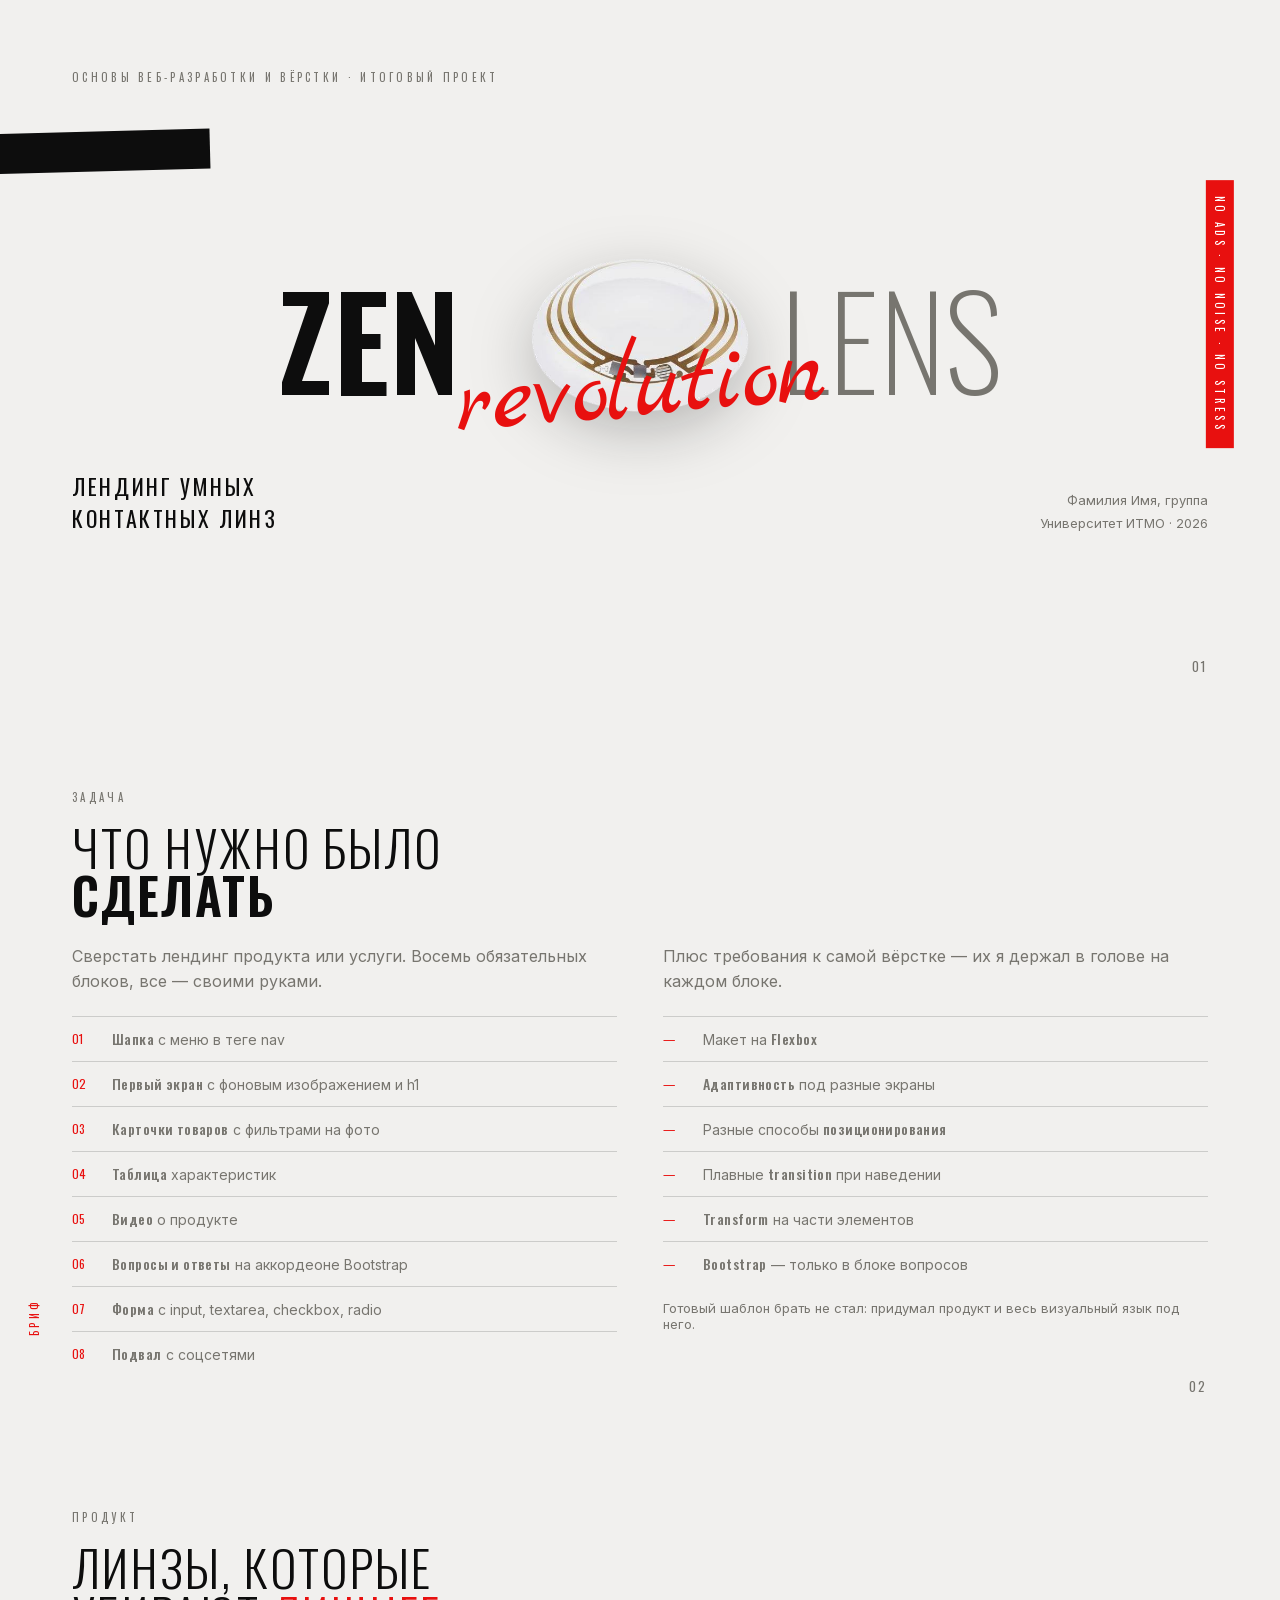
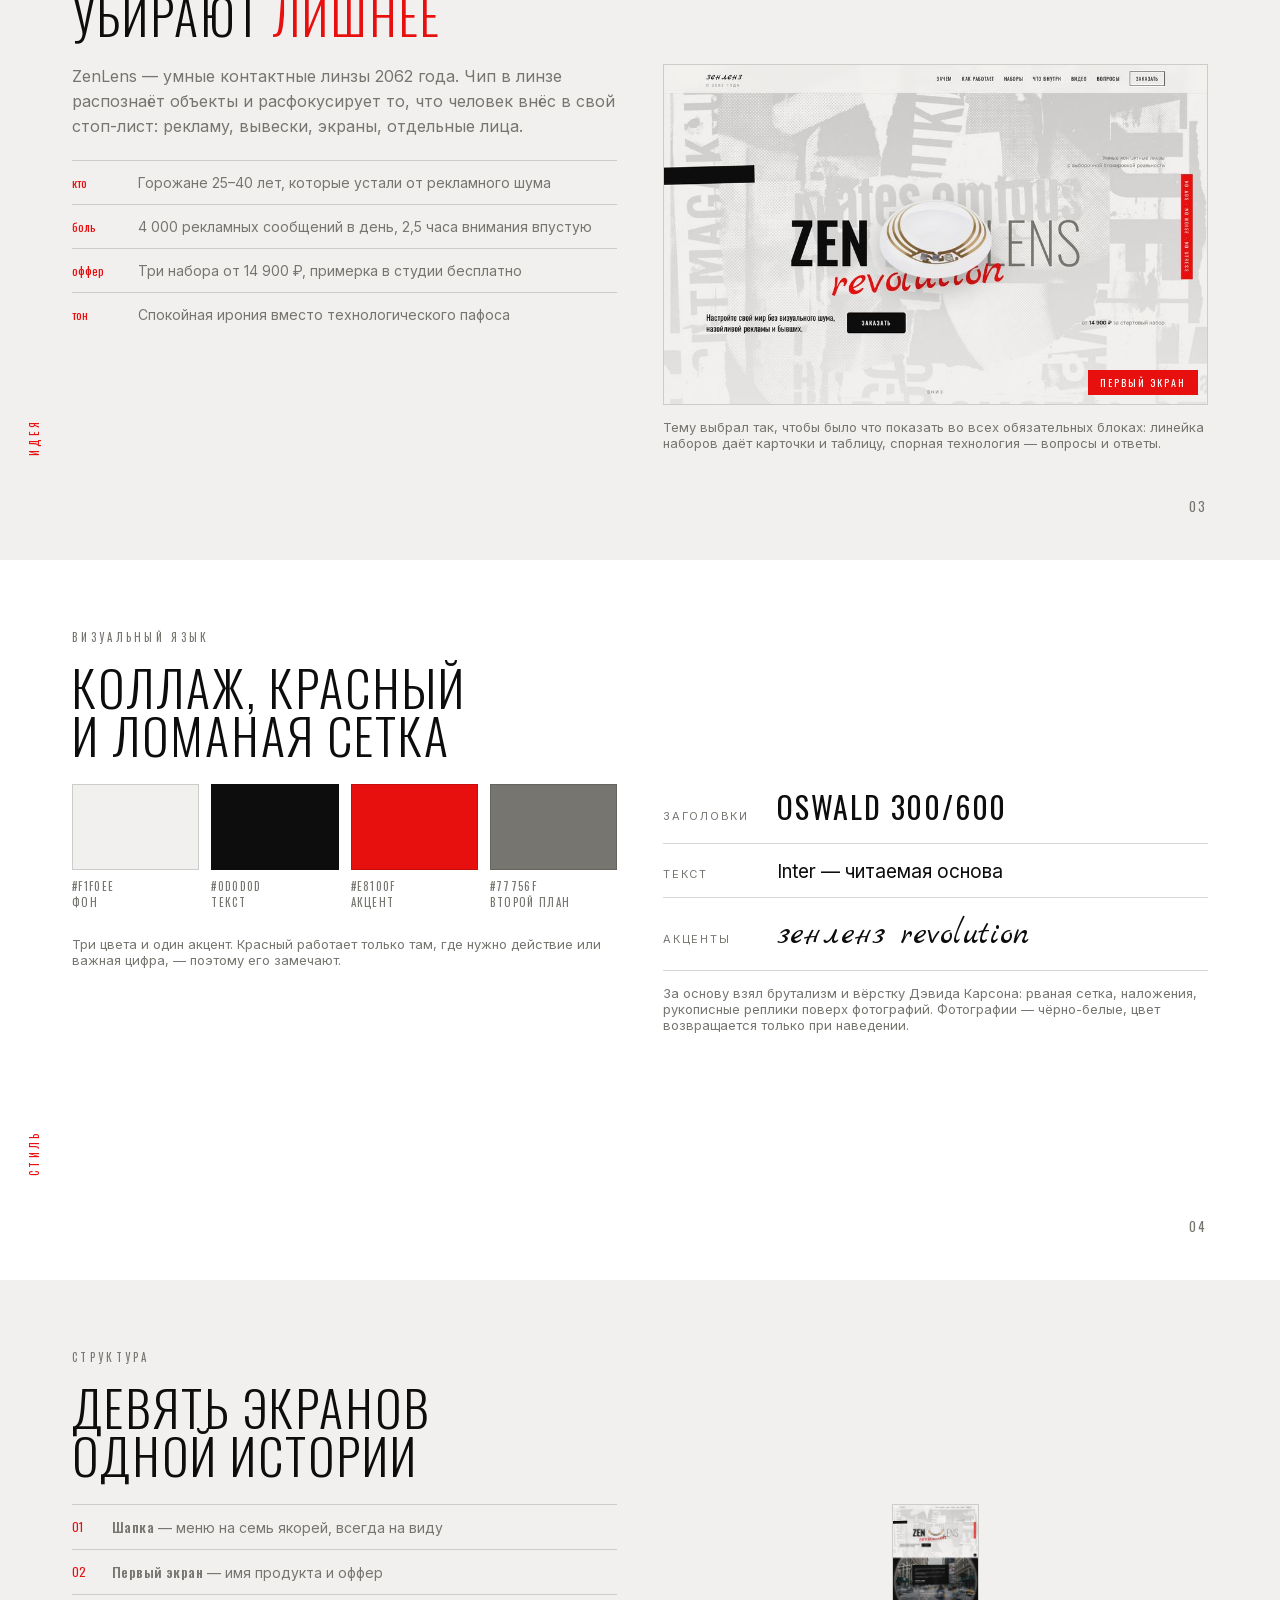
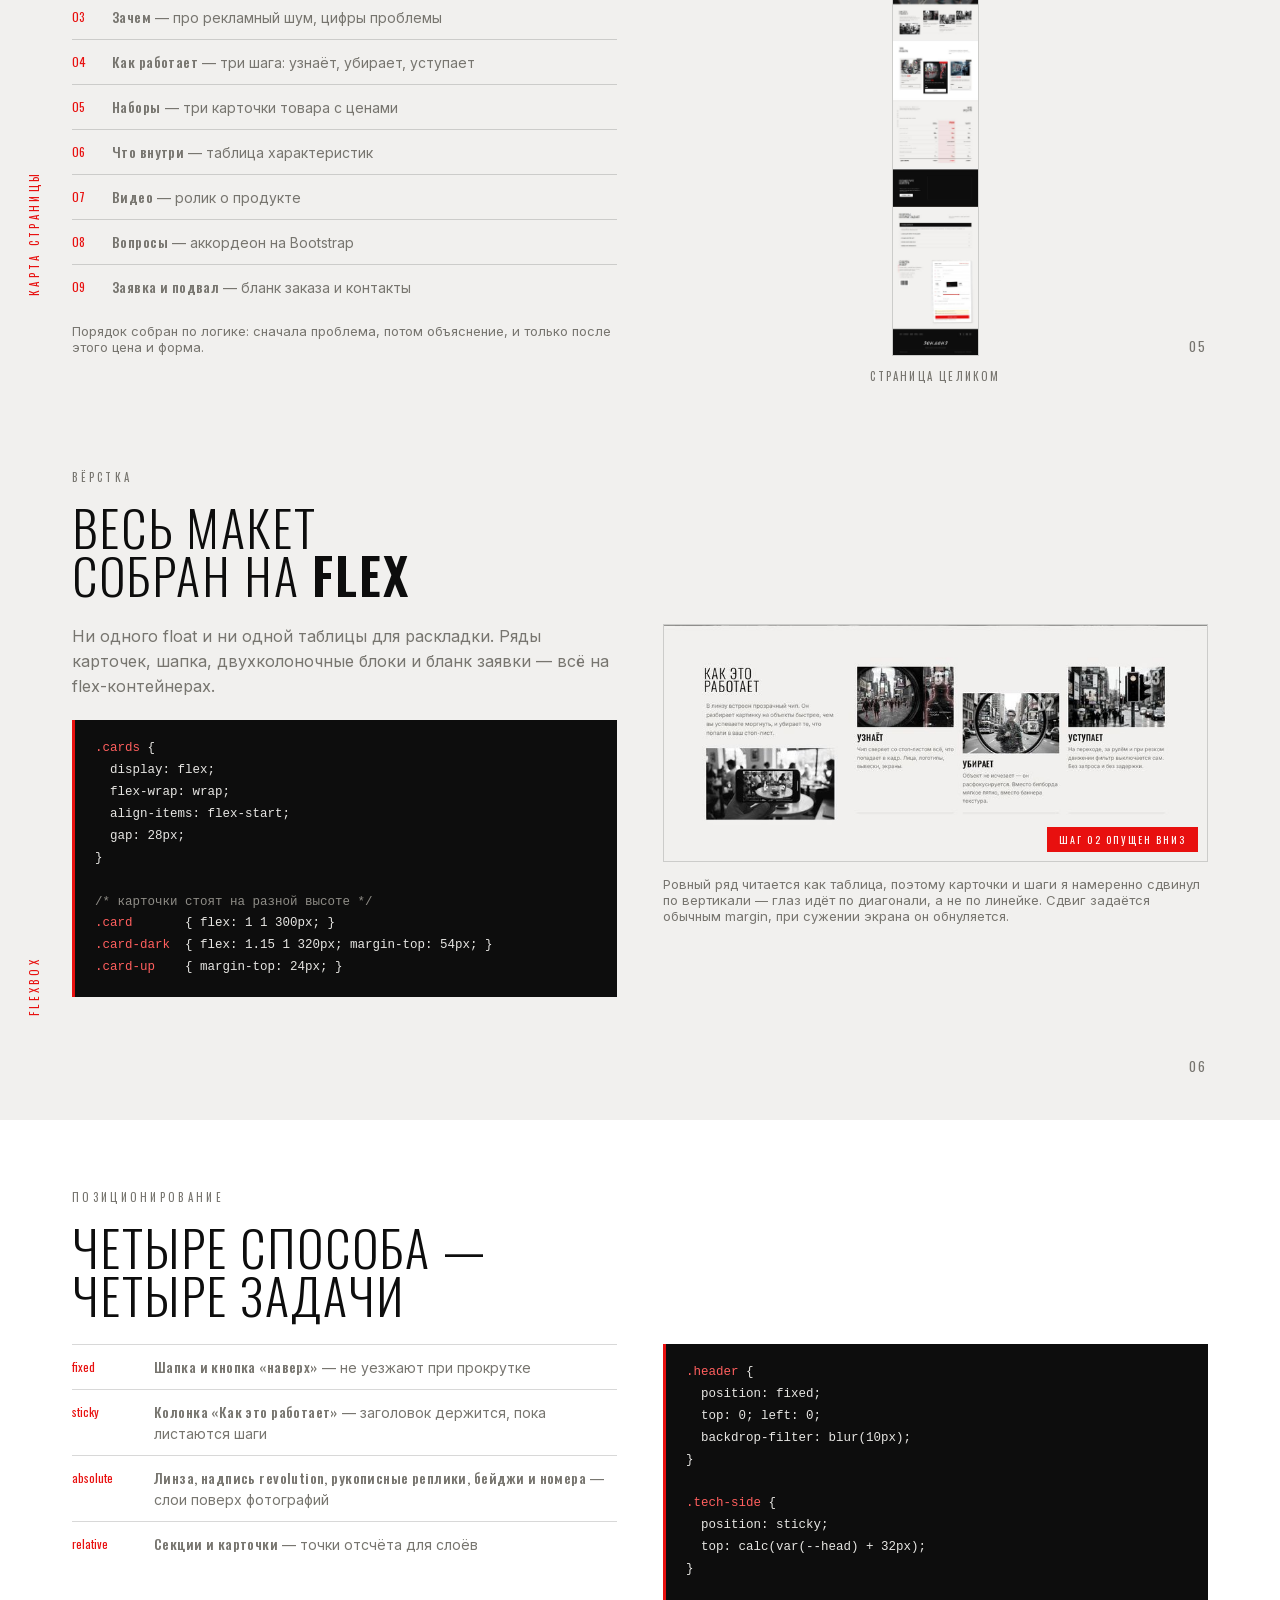
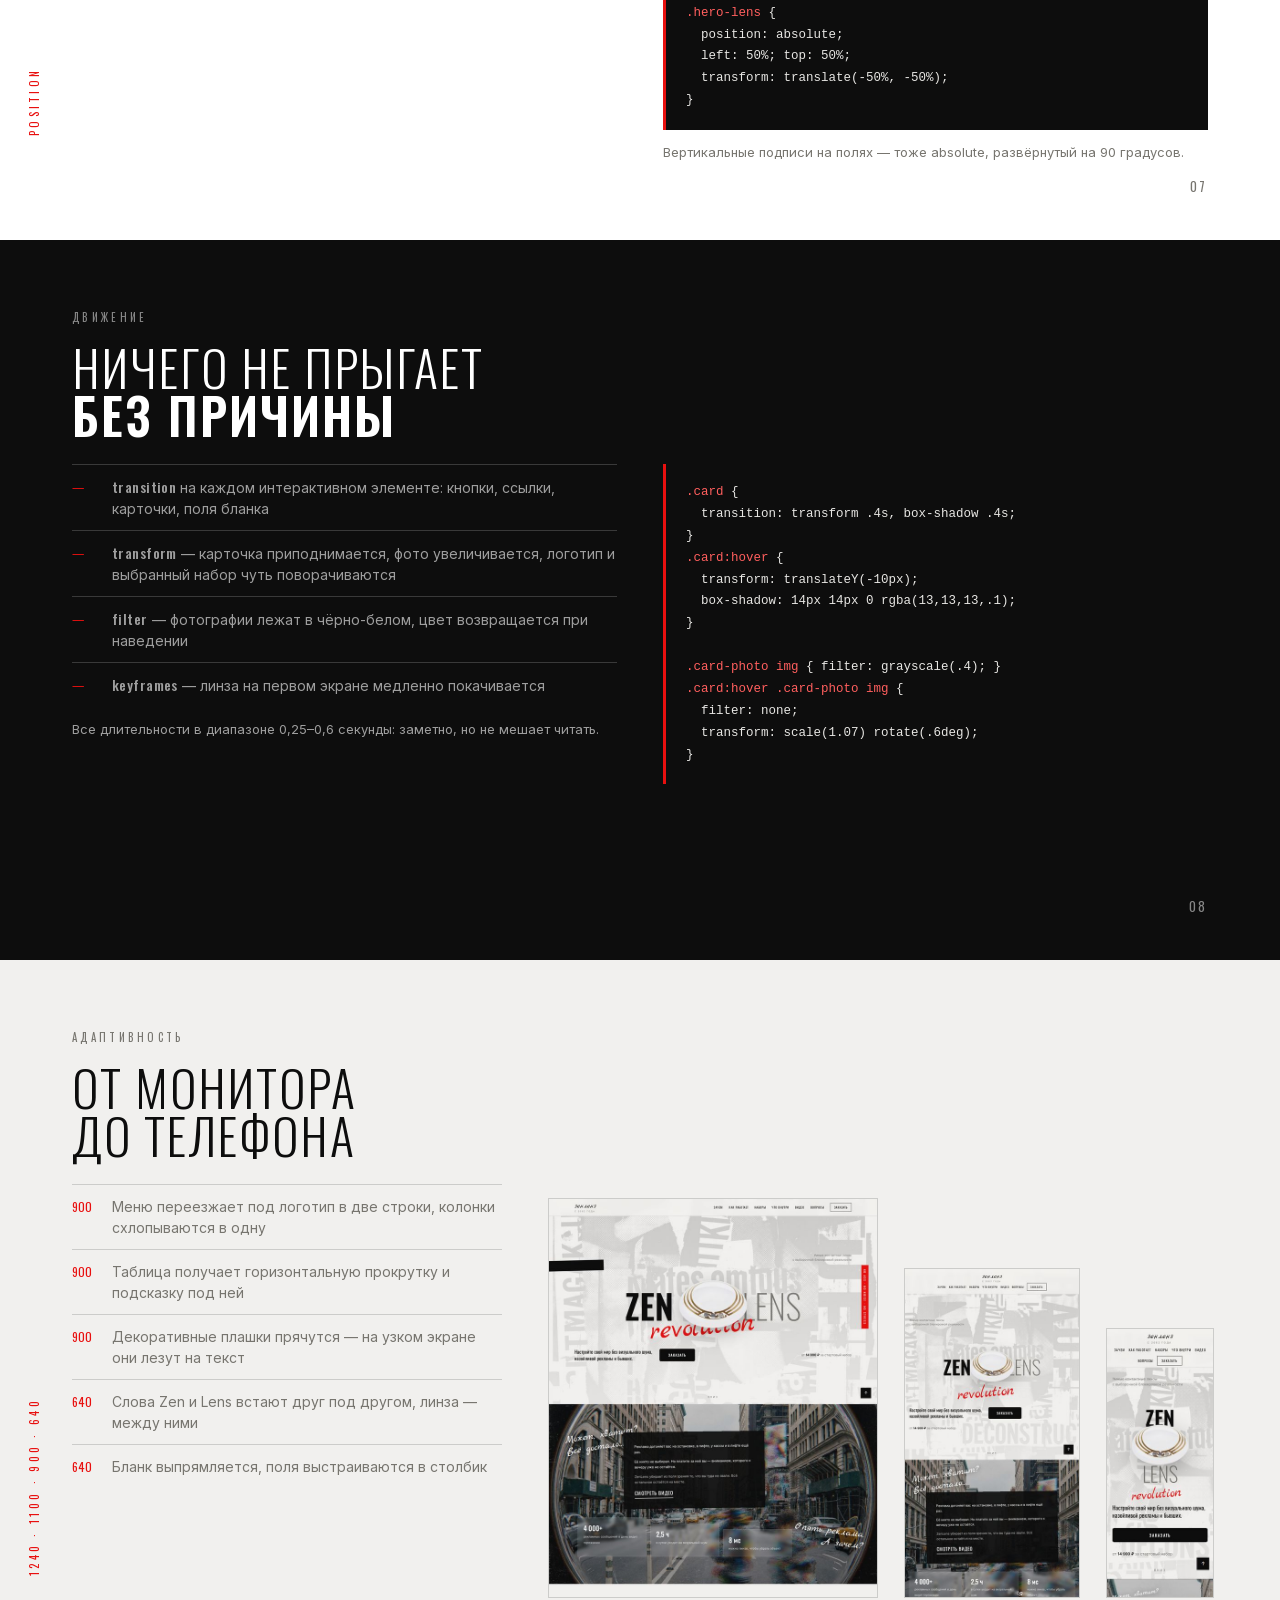
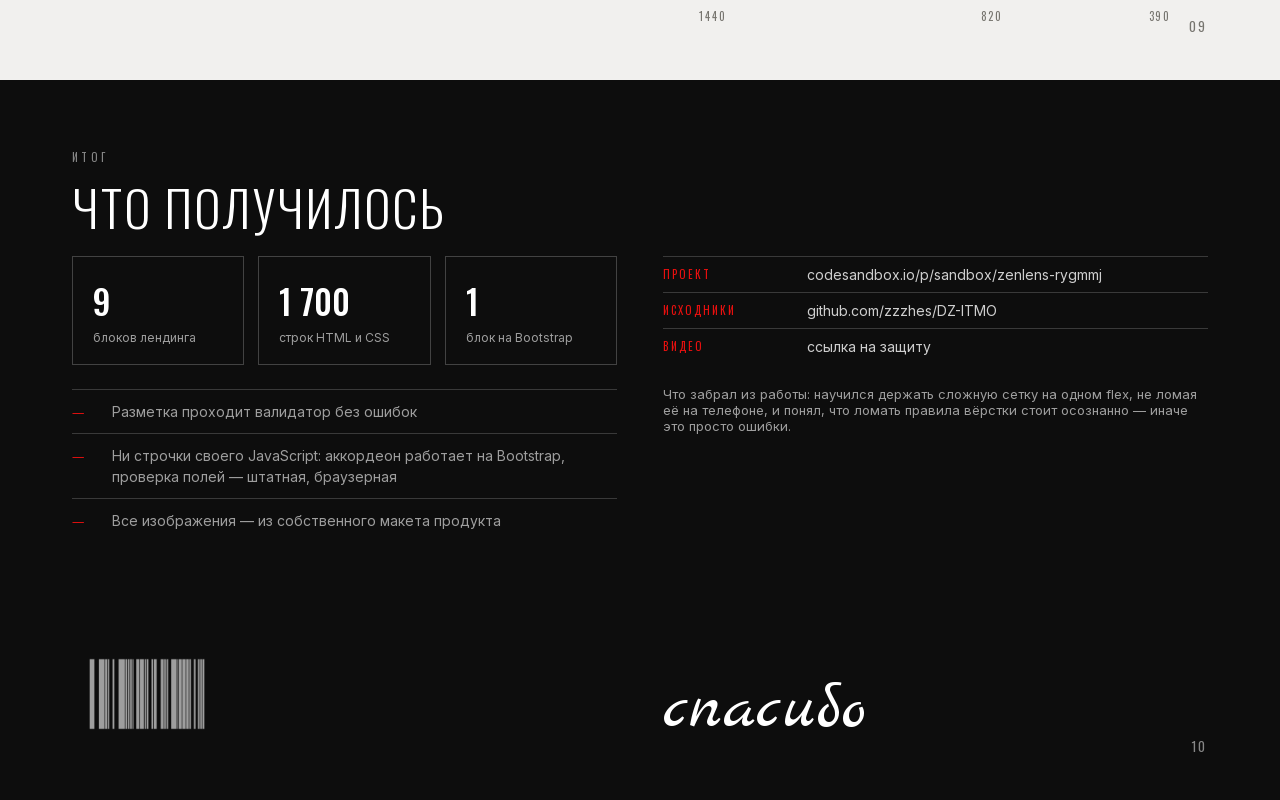
==== presentation/deck.html @ 7593f294 "Презентация защиты: 10 слайдов в стилистике лендинга Исходник на HTML и собранный PDF 16:9 с текстов" ====
<!DOCTYPE html>
<html lang="ru">
<head>
<meta charset="UTF-8">
<title>ZenLens — защита проекта</title>
<link rel="stylesheet" href="fonts.css">
<style>
:root {
  --bg: #f1f0ee;
  --ink: #0d0d0d;
  --paper: #fff;
  --red: #e8100f;
  --grey: #77756f;
  --line: rgba(13, 13, 13, .16);
}

* { box-sizing: border-box; }

body {
  margin: 0;
  background: #9a9a97;
  font-family: 'Inter', Arial, sans-serif;
  color: var(--ink);
}

@page { size: 1280px 720px; margin: 0; }

.slide {
  position: relative;
  width: 1280px;
  height: 720px;
  padding: 58px 72px 56px;
  background: var(--bg);
  overflow: hidden;
  page-break-after: always;
  display: flex;
  flex-direction: column;
}

.slide:last-child { page-break-after: auto; }

.slide.dark { background: var(--ink); color: var(--paper); }
.slide.paper { background: var(--paper); }

/* служебные метки слайда */
.tag {
  position: absolute;
  top: 58px;
  left: 72px;
  font-family: 'Oswald', sans-serif;
  font-size: 11px;
  letter-spacing: .3em;
  text-transform: uppercase;
  color: var(--grey);
}

.dark .tag { color: rgba(255, 255, 255, .5); }

.num {
  position: absolute;
  right: 72px;
  bottom: 44px;
  font-family: 'Oswald', sans-serif;
  font-size: 13px;
  letter-spacing: .2em;
  color: var(--grey);
}

.dark .num { color: rgba(255, 255, 255, .5); }

.mark {
  position: absolute;
  left: 34px;
  bottom: 96px;
  transform-origin: left center;
  white-space: nowrap;
  font-family: 'Oswald', sans-serif;
  font-size: 11px;
  letter-spacing: .3em;
  text-transform: uppercase;
  color: var(--red);
  transform: rotate(-90deg);
}

h1, h2, h3 { margin: 0; font-weight: 400; }

.h {
  margin: 44px 0 26px;
  font-family: 'Oswald', sans-serif;
  font-weight: 300;
  font-size: 50px;
  line-height: .96;
  letter-spacing: .04em;
  text-transform: uppercase;
}

.h b { font-weight: 600; }
.h .red { color: var(--red); }

.lead {
  max-width: 560px;
  margin: 0 0 22px;
  font-size: 16px;
  line-height: 1.55;
  color: var(--grey);
}

.dark .lead { color: rgba(255, 255, 255, .72); }

.cols { display: flex; gap: 46px; flex: 1; }
.col { flex: 1; }
.col-end { display: flex; flex-direction: column; }

.script { font-family: 'Marck Script', cursive; color: var(--red); }

/* титул */
.title-slide { justify-content: center; padding-top: 150px; }

.brand {
  display: flex;
  align-items: center;
  justify-content: center;
  gap: 320px;
  font-family: 'Oswald', sans-serif;
  font-weight: 600;
  font-size: 128px;
  line-height: .9;
  text-transform: uppercase;
}

.brand .thin { font-weight: 200; color: var(--grey); }

.stage { position: relative; display: flex; justify-content: center; }

.stage img {
  position: absolute;
  top: 50%;
  left: 50%;
  width: 218px;
  transform: translate(-50%, -52%);
  filter: drop-shadow(0 20px 30px rgba(13, 13, 13, .25));
}

.stage .script {
  position: absolute;
  left: 50%;
  bottom: -46px;
  font-size: 104px;
  line-height: 1;
  white-space: nowrap;
  transform: translateX(-50%) rotate(-5deg);
}

.title-sub {
  margin-top: 74px;
  display: flex;
  align-items: flex-end;
  justify-content: space-between;
  gap: 30px;
}

.title-sub p { margin: 0; }

.title-main {
  font-family: 'Oswald', sans-serif;
  font-size: 22px;
  letter-spacing: .12em;
  text-transform: uppercase;
}

.title-meta { font-size: 13px; line-height: 1.7; color: var(--grey); text-align: right; }

.slab {
  position: absolute;
  top: 132px;
  left: -50px;
  width: 260px;
  height: 40px;
  background: var(--ink);
  transform: rotate(-1.5deg);
}

.tape {
  position: absolute;
  top: 300px;
  right: -74px;
  padding: 6px 16px;
  background: var(--red);
  color: var(--paper);
  font-family: 'Oswald', sans-serif;
  font-size: 11px;
  letter-spacing: .3em;
  text-transform: uppercase;
  transform: rotate(90deg);
}

/* списки */
.list { margin: 0; padding: 0; list-style: none; }

.list li {
  display: flex;
  gap: 14px;
  padding: 11px 0;
  border-top: 1px solid var(--line);
  font-size: 14px;
  line-height: 1.5;
}

.dark .list li { border-color: rgba(255, 255, 255, .18); }

.list i {
  flex-shrink: 0;
  width: 26px;
  font-family: 'Oswald', sans-serif;
  font-style: normal;
  font-size: 12px;
  color: var(--red);
  padding-top: 2px;
}

.list-tag i { width: 52px; }
.list-pos i { width: 68px; }
.list b { font-family: 'Oswald', sans-serif; font-weight: 500; letter-spacing: .03em; }
.list span { color: var(--grey); }
.dark .list span { color: rgba(255, 255, 255, .6); }

/* код */
pre {
  margin: 0;
  padding: 18px 20px;
  background: var(--ink);
  color: #e7e6e3;
  font-family: 'SFMono-Regular', Consolas, monospace;
  font-size: 12.5px;
  line-height: 1.75;
  white-space: pre;
}

.paper pre, .slide pre { border-left: 3px solid var(--red); }
pre .p { color: #ff5f5e; }
pre .c { color: #8f8d87; }

.note-line {
  margin: 14px 0 0;
  font-size: 13px;
  color: var(--grey);
}

.dark .note-line { color: rgba(255, 255, 255, .6); }

/* палитра и шрифты */
.swatches { display: flex; gap: 12px; margin-bottom: 26px; }

.sw { flex: 1; }

.sw span {
  display: block;
  height: 86px;
  border: 1px solid var(--line);
}

.sw p {
  margin: 8px 0 0;
  font-family: 'Oswald', sans-serif;
  font-size: 11px;
  letter-spacing: .12em;
  text-transform: uppercase;
  color: var(--grey);
}

.fonts { display: flex; flex-direction: column; gap: 16px; }

.font-row {
  display: flex;
  align-items: baseline;
  gap: 18px;
  padding-bottom: 14px;
  border-bottom: 1px solid var(--line);
}

.font-row em {
  flex-shrink: 0;
  width: 96px;
  font-style: normal;
  font-size: 11px;
  letter-spacing: .16em;
  text-transform: uppercase;
  color: var(--grey);
}

.sample-os { font-family: 'Oswald', sans-serif; font-size: 30px; letter-spacing: .06em; text-transform: uppercase; }
.sample-in { font-family: 'Inter', sans-serif; font-size: 19px; }
.sample-ms { font-family: 'Marck Script', cursive; font-size: 34px; }

/* картинки */
.shot { border: 1px solid var(--line); }
.dark .shot { border-color: rgba(255, 255, 255, .2); }

.devices { display: flex; align-items: flex-end; justify-content: center; gap: 26px; }
.device { text-align: center; }
.device img { display: block; border: 1px solid var(--line); object-fit: cover; object-position: top; }

.device p {
  margin: 10px 0 0;
  font-family: 'Oswald', sans-serif;
  font-size: 11px;
  letter-spacing: .18em;
  text-transform: uppercase;
  color: var(--grey);
}

.figure { position: relative; }

.figure img { display: block; width: 100%; }

.caption {
  position: absolute;
  right: 10px;
  bottom: 10px;
  padding: 5px 12px;
  background: var(--red);
  color: var(--paper);
  font-family: 'Oswald', sans-serif;
  font-size: 10px;
  letter-spacing: .2em;
  text-transform: uppercase;
}

/* цифры итога */
.figures { display: flex; gap: 14px; margin-bottom: 24px; }

.fig {
  flex: 1;
  padding: 18px 20px;
  border: 1px solid rgba(255, 255, 255, .22);
}

.fig b {
  display: block;
  font-family: 'Oswald', sans-serif;
  font-size: 34px;
  font-weight: 500;
}

.fig span { font-size: 12px; color: rgba(255, 255, 255, .6); }

.links { margin: 0; padding: 0; list-style: none; font-size: 14px; }

.links li {
  display: flex;
  gap: 16px;
  padding: 9px 0;
  border-top: 1px solid rgba(255, 255, 255, .18);
}

.links em {
  flex-shrink: 0;
  width: 128px;
  font-style: normal;
  font-family: 'Oswald', sans-serif;
  font-size: 11px;
  letter-spacing: .18em;
  text-transform: uppercase;
  color: var(--red);
}

.links span { color: rgba(255, 255, 255, .8); }

.end {
  margin-top: auto;
  font-family: 'Marck Script', cursive;
  font-size: 68px;
  line-height: 1;
  color: var(--paper);
}
</style>
</head>
<body>

<!-- 1 -->
<section class="slide title-slide">
  <span class="slab"></span>
  <span class="tape">no ads · no noise · no stress</span>
  <p class="tag">Основы веб-разработки и вёрстки · итоговый проект</p>

  <div class="stage">
    <h1 class="brand"><span>Zen</span><span class="thin">Lens</span></h1>
    <img src="img/lens.png" alt="">
    <span class="script">revolution</span>
  </div>

  <div class="title-sub">
    <p class="title-main">Лендинг умных<br>контактных линз</p>
    <p class="title-meta">
      Фамилия Имя, группа<br>
      Университет ИТМО · 2026
    </p>
  </div>
  <span class="num">01</span>
</section>

<!-- 2 -->
<section class="slide">
  <p class="tag">Задача</p>
  <span class="mark">бриф</span>
  <h2 class="h">Что нужно было<br><b>сделать</b></h2>

  <div class="cols">
    <div class="col">
      <p class="lead">
        Сверстать лендинг продукта или услуги. Восемь обязательных блоков,
        все — своими руками.
      </p>
      <ul class="list">
        <li><i>01</i><span><b>Шапка</b> с меню в теге nav</span></li>
        <li><i>02</i><span><b>Первый экран</b> с фоновым изображением и h1</span></li>
        <li><i>03</i><span><b>Карточки товаров</b> с фильтрами на фото</span></li>
        <li><i>04</i><span><b>Таблица</b> характеристик</span></li>
        <li><i>05</i><span><b>Видео</b> о продукте</span></li>
        <li><i>06</i><span><b>Вопросы и ответы</b> на аккордеоне Bootstrap</span></li>
        <li><i>07</i><span><b>Форма</b> с input, textarea, checkbox, radio</span></li>
        <li><i>08</i><span><b>Подвал</b> с соцсетями</span></li>
      </ul>
    </div>

    <div class="col">
      <p class="lead">
        Плюс требования к самой вёрстке — их я держал в голове на каждом блоке.
      </p>
      <ul class="list">
        <li><i>—</i><span>Макет на <b>Flexbox</b></span></li>
        <li><i>—</i><span><b>Адаптивность</b> под разные экраны</span></li>
        <li><i>—</i><span>Разные способы <b>позиционирования</b></span></li>
        <li><i>—</i><span>Плавные <b>transition</b> при наведении</span></li>
        <li><i>—</i><span><b>Transform</b> на части элементов</span></li>
        <li><i>—</i><span><b>Bootstrap</b> — только в блоке вопросов</span></li>
      </ul>
      <p class="note-line">
        Готовый шаблон брать не стал: придумал продукт и весь визуальный язык под него.
      </p>
    </div>
  </div>
  <span class="num">02</span>
</section>

<!-- 3 -->
<section class="slide">
  <p class="tag">Продукт</p>
  <span class="mark">идея</span>
  <h2 class="h">Линзы, которые<br>убирают <span class="red">лишнее</span></h2>

  <div class="cols">
    <div class="col">
      <p class="lead">
        ZenLens — умные контактные линзы 2062 года. Чип в линзе распознаёт объекты
        и расфокусирует то, что человек внёс в свой стоп-лист: рекламу, вывески,
        экраны, отдельные лица.
      </p>
      <ul class="list list-tag">
        <li><i>кто</i><span>Горожане 25–40 лет, которые устали от рекламного шума</span></li>
        <li><i>боль</i><span>4 000 рекламных сообщений в день, 2,5 часа внимания впустую</span></li>
        <li><i>оффер</i><span>Три набора от 14 900 ₽, примерка в студии бесплатно</span></li>
        <li><i>тон</i><span>Спокойная ирония вместо технологического пафоса</span></li>
      </ul>
    </div>

    <div class="col">
      <div class="figure">
        <img class="shot" src="img/hero.jpg" alt="Первый экран лендинга">
        <span class="caption">первый экран</span>
      </div>
      <p class="note-line">
        Тему выбрал так, чтобы было что показать во всех обязательных блоках:
        линейка наборов даёт карточки и таблицу, спорная технология — вопросы и ответы.
      </p>
    </div>
  </div>
  <span class="num">03</span>
</section>

<!-- 4 -->
<section class="slide paper">
  <p class="tag">Визуальный язык</p>
  <span class="mark">стиль</span>
  <h2 class="h">Коллаж, красный<br>и ломаная сетка</h2>

  <div class="cols">
    <div class="col">
      <div class="swatches">
        <div class="sw"><span style="background:#f1f0ee"></span><p>#f1f0ee<br>фон</p></div>
        <div class="sw"><span style="background:#0d0d0d"></span><p>#0d0d0d<br>текст</p></div>
        <div class="sw"><span style="background:#e8100f"></span><p>#e8100f<br>акцент</p></div>
        <div class="sw"><span style="background:#77756f"></span><p>#77756f<br>второй план</p></div>
      </div>
      <p class="note-line">
        Три цвета и один акцент. Красный работает только там, где нужно действие
        или важная цифра, — поэтому его замечают.
      </p>
    </div>

    <div class="col">
      <div class="fonts">
        <div class="font-row"><em>заголовки</em><span class="sample-os">Oswald 300/600</span></div>
        <div class="font-row"><em>текст</em><span class="sample-in">Inter — читаемая основа</span></div>
        <div class="font-row"><em>акценты</em><span class="sample-ms">зенленз revolution</span></div>
      </div>
      <p class="note-line">
        За основу взял брутализм и вёрстку Дэвида Карсона: рваная сетка, наложения,
        рукописные реплики поверх фотографий. Фотографии — чёрно-белые, цвет
        возвращается только при наведении.
      </p>
    </div>
  </div>
  <span class="num">04</span>
</section>

<!-- 5 -->
<section class="slide">
  <p class="tag">Структура</p>
  <span class="mark">карта страницы</span>
  <h2 class="h">Девять экранов<br>одной истории</h2>

  <div class="cols">
    <div class="col">
      <ul class="list">
        <li><i>01</i><span><b>Шапка</b> — меню на семь якорей, всегда на виду</span></li>
        <li><i>02</i><span><b>Первый экран</b> — имя продукта и оффер</span></li>
        <li><i>03</i><span><b>Зачем</b> — про рекламный шум, цифры проблемы</span></li>
        <li><i>04</i><span><b>Как работает</b> — три шага: узнаёт, убирает, уступает</span></li>
        <li><i>05</i><span><b>Наборы</b> — три карточки товара с ценами</span></li>
      </ul>
      <ul class="list">
        <li><i>06</i><span><b>Что внутри</b> — таблица характеристик</span></li>
        <li><i>07</i><span><b>Видео</b> — ролик о продукте</span></li>
        <li><i>08</i><span><b>Вопросы</b> — аккордеон на Bootstrap</span></li>
        <li><i>09</i><span><b>Заявка и подвал</b> — бланк заказа и контакты</span></li>
      </ul>
      <p class="note-line">
        Порядок собран по логике: сначала проблема, потом объяснение,
        и только после этого цена и форма.
      </p>
    </div>

    <div class="col" style="display:flex; flex-direction:column; align-items:center; justify-content:center; gap:12px; padding-bottom:30px;">
      <img class="shot" src="img/full-page.jpg" style="height:452px; width:auto;" alt="Лендинг целиком">
      <p style="margin:0; font-family:'Oswald',sans-serif; font-size:11px; letter-spacing:.2em; text-transform:uppercase; color:var(--grey);">страница целиком</p>
    </div>
  </div>
  <span class="num">05</span>
</section>

<!-- 6 -->
<section class="slide">
  <p class="tag">Вёрстка</p>
  <span class="mark">flexbox</span>
  <h2 class="h">Весь макет<br>собран на <b>flex</b></h2>

  <div class="cols">
    <div class="col">
      <p class="lead">
        Ни одного float и ни одной таблицы для раскладки. Ряды карточек, шапка,
        двухколоночные блоки и бланк заявки — всё на flex-контейнерах.
      </p>
      <pre><span class="p">.cards</span> {
  display: flex;
  flex-wrap: wrap;
  align-items: flex-start;
  gap: 28px;
}

<span class="c">/* карточки стоят на разной высоте */</span>
<span class="p">.card</span>       { flex: 1 1 300px; }
<span class="p">.card-dark</span>  { flex: 1.15 1 320px; margin-top: 54px; }
<span class="p">.card-up</span>    { margin-top: 24px; }</pre>
    </div>

    <div class="col">
      <div class="figure">
        <img class="shot" src="img/tech.jpg" alt="Блок «Как это работает»">
        <span class="caption">шаг 02 опущен вниз</span>
      </div>
      <p class="note-line">
        Ровный ряд читается как таблица, поэтому карточки и шаги я намеренно
        сдвинул по вертикали — глаз идёт по диагонали, а не по линейке.
        Сдвиг задаётся обычным margin, при сужении экрана он обнуляется.
      </p>
    </div>
  </div>
  <span class="num">06</span>
</section>

<!-- 7 -->
<section class="slide paper">
  <p class="tag">Позиционирование</p>
  <span class="mark">position</span>
  <h2 class="h">Четыре способа —<br>четыре задачи</h2>

  <div class="cols">
    <div class="col">
      <ul class="list list-pos">
        <li><i>fixed</i><span><b>Шапка и кнопка «наверх»</b> — не уезжают при прокрутке</span></li>
        <li><i>sticky</i><span><b>Колонка «Как это работает»</b> — заголовок держится, пока листаются шаги</span></li>
        <li><i>absolute</i><span><b>Линза, надпись revolution, рукописные реплики, бейджи и номера</b> — слои поверх фотографий</span></li>
        <li><i>relative</i><span><b>Секции и карточки</b> — точки отсчёта для слоёв</span></li>
      </ul>
    </div>

    <div class="col">
      <pre><span class="p">.header</span> {
  position: fixed;
  top: 0; left: 0;
  backdrop-filter: blur(10px);
}

<span class="p">.tech-side</span> {
  position: sticky;
  top: calc(var(--head) + 32px);
}

<span class="p">.hero-lens</span> {
  position: absolute;
  left: 50%; top: 50%;
  transform: translate(-50%, -50%);
}</pre>
      <p class="note-line">
        Вертикальные подписи на полях — тоже absolute, развёрнутый на 90 градусов.
      </p>
    </div>
  </div>
  <span class="num">07</span>
</section>

<!-- 8 -->
<section class="slide dark">
  <p class="tag">Движение</p>
  <h2 class="h">Ничего не прыгает<br><b>без причины</b></h2>

  <div class="cols">
    <div class="col">
      <ul class="list">
        <li><i>—</i><span><b>transition</b> на каждом интерактивном элементе: кнопки, ссылки, карточки, поля бланка</span></li>
        <li><i>—</i><span><b>transform</b> — карточка приподнимается, фото увеличивается, логотип и выбранный набор чуть поворачиваются</span></li>
        <li><i>—</i><span><b>filter</b> — фотографии лежат в чёрно-белом, цвет возвращается при наведении</span></li>
        <li><i>—</i><span><b>keyframes</b> — линза на первом экране медленно покачивается</span></li>
      </ul>
      <p class="note-line">
        Все длительности в диапазоне 0,25–0,6 секунды: заметно, но не мешает читать.
      </p>
    </div>

    <div class="col">
      <pre><span class="p">.card</span> {
  transition: transform .4s, box-shadow .4s;
}
<span class="p">.card:hover</span> {
  transform: translateY(-10px);
  box-shadow: 14px 14px 0 rgba(13,13,13,.1);
}

<span class="p">.card-photo img</span> { filter: grayscale(.4); }
<span class="p">.card:hover .card-photo img</span> {
  filter: none;
  transform: scale(1.07) rotate(.6deg);
}</pre>
    </div>
  </div>
  <span class="num">08</span>
</section>

<!-- 9 -->
<section class="slide">
  <p class="tag">Адаптивность</p>
  <span class="mark">1240 · 1100 · 900 · 640</span>
  <h2 class="h">От монитора<br>до телефона</h2>

  <div class="cols">
    <div class="col" style="flex:0 0 430px;">
      <ul class="list">
        <li><i>900</i><span>Меню переезжает под логотип в две строки, колонки схлопываются в одну</span></li>
        <li><i>900</i><span>Таблица получает горизонтальную прокрутку и подсказку под ней</span></li>
        <li><i>900</i><span>Декоративные плашки прячутся — на узком экране они лезут на текст</span></li>
        <li><i>640</i><span>Слова Zen и Lens встают друг под другом, линза — между ними</span></li>
        <li><i>640</i><span>Бланк выпрямляется, поля выстраиваются в столбик</span></li>
      </ul>
    </div>

    <div class="col devices">
      <div class="device"><img src="img/dev-desk.jpg" width="330" height="400" alt="Десктоп"><p>1440</p></div>
      <div class="device"><img src="img/dev-tab.jpg" width="176" height="330" alt="Планшет"><p>820</p></div>
      <div class="device"><img src="img/dev-mob.jpg" width="108" height="270" alt="Телефон"><p>390</p></div>
    </div>
  </div>
  <span class="num">09</span>
</section>

<!-- 10 -->
<section class="slide dark">
  <p class="tag">Итог</p>
  <h2 class="h">Что получилось</h2>

  <div class="cols">
    <div class="col col-end">
      <div class="figures">
        <div class="fig"><b>9</b><span>блоков лендинга</span></div>
        <div class="fig"><b>1&nbsp;700</b><span>строк HTML и CSS</span></div>
        <div class="fig"><b>1</b><span>блок на Bootstrap</span></div>
      </div>
      <ul class="list">
        <li><i>—</i><span>Разметка проходит валидатор без ошибок</span></li>
        <li><i>—</i><span>Ни строчки своего JavaScript: аккордеон работает на Bootstrap, проверка полей — штатная, браузерная</span></li>
        <li><i>—</i><span>Все изображения — из собственного макета продукта</span></li>
      </ul>
      <img src="img/barcode.png" width="150" style="margin-top:auto; filter:invert(1); mix-blend-mode:screen; opacity:.6;" alt="">
    </div>

    <div class="col col-end">
      <ul class="links">
        <li><em>проект</em><span>codesandbox.io/p/sandbox/zenlens-rygmmj</span></li>
        <li><em>исходники</em><span>github.com/zzzhes/DZ-ITMO</span></li>
        <li><em>видео</em><span>ссылка на защиту</span></li>
      </ul>
      <p class="note-line" style="margin-top:22px;">
        Что забрал из работы: научился держать сложную сетку на одном flex,
        не ломая её на телефоне, и понял, что ломать правила вёрстки
        стоит осознанно — иначе это просто ошибки.
      </p>
      <span class="end script">спасибо</span>
    </div>
  </div>
  <span class="num">10</span>
</section>

</body>
</html>
---- presentation/fonts.css ----
@font-face {
  font-family: 'Inter';
  font-style: normal;
  font-weight: 300;
  font-display: swap;
  src: url(fonts/f-b9e198e4.ttf) format('truetype');
}
@font-face {
  font-family: 'Inter';
  font-style: normal;
  font-weight: 400;
  font-display: swap;
  src: url(fonts/f-08b6c417.ttf) format('truetype');
}
@font-face {
  font-family: 'Inter';
  font-style: normal;
  font-weight: 500;
  font-display: swap;
  src: url(fonts/f-28bc124a.ttf) format('truetype');
}
@font-face {
  font-family: 'Inter';
  font-style: normal;
  font-weight: 600;
  font-display: swap;
  src: url(fonts/f-8fce8a62.ttf) format('truetype');
}
@font-face {
  font-family: 'Marck Script';
  font-style: normal;
  font-weight: 400;
  font-display: swap;
  src: url(fonts/f-c6c5a17b.ttf) format('truetype');
}
@font-face {
  font-family: 'Oswald';
  font-style: normal;
  font-weight: 200;
  font-display: swap;
  src: url(fonts/f-26eed613.ttf) format('truetype');
}
@font-face {
  font-family: 'Oswald';
  font-style: normal;
  font-weight: 300;
  font-display: swap;
  src: url(fonts/f-56383a90.ttf) format('truetype');
}
@font-face {
  font-family: 'Oswald';
  font-style: normal;
  font-weight: 400;
  font-display: swap;
  src: url(fonts/f-51837130.ttf) format('truetype');
}
@font-face {
  font-family: 'Oswald';
  font-style: normal;
  font-weight: 500;
  font-display: swap;
  src: url(fonts/f-c1dc1326.ttf) format('truetype');
}
@font-face {
  font-family: 'Oswald';
  font-style: normal;
  font-weight: 600;
  font-display: swap;
  src: url(fonts/f-f672b814.ttf) format('truetype');
}
@font-face {
  font-family: 'Oswald';
  font-style: normal;
  font-weight: 700;
  font-display: swap;
  src: url(fonts/f-91f7a0a4.ttf) format('truetype');
}
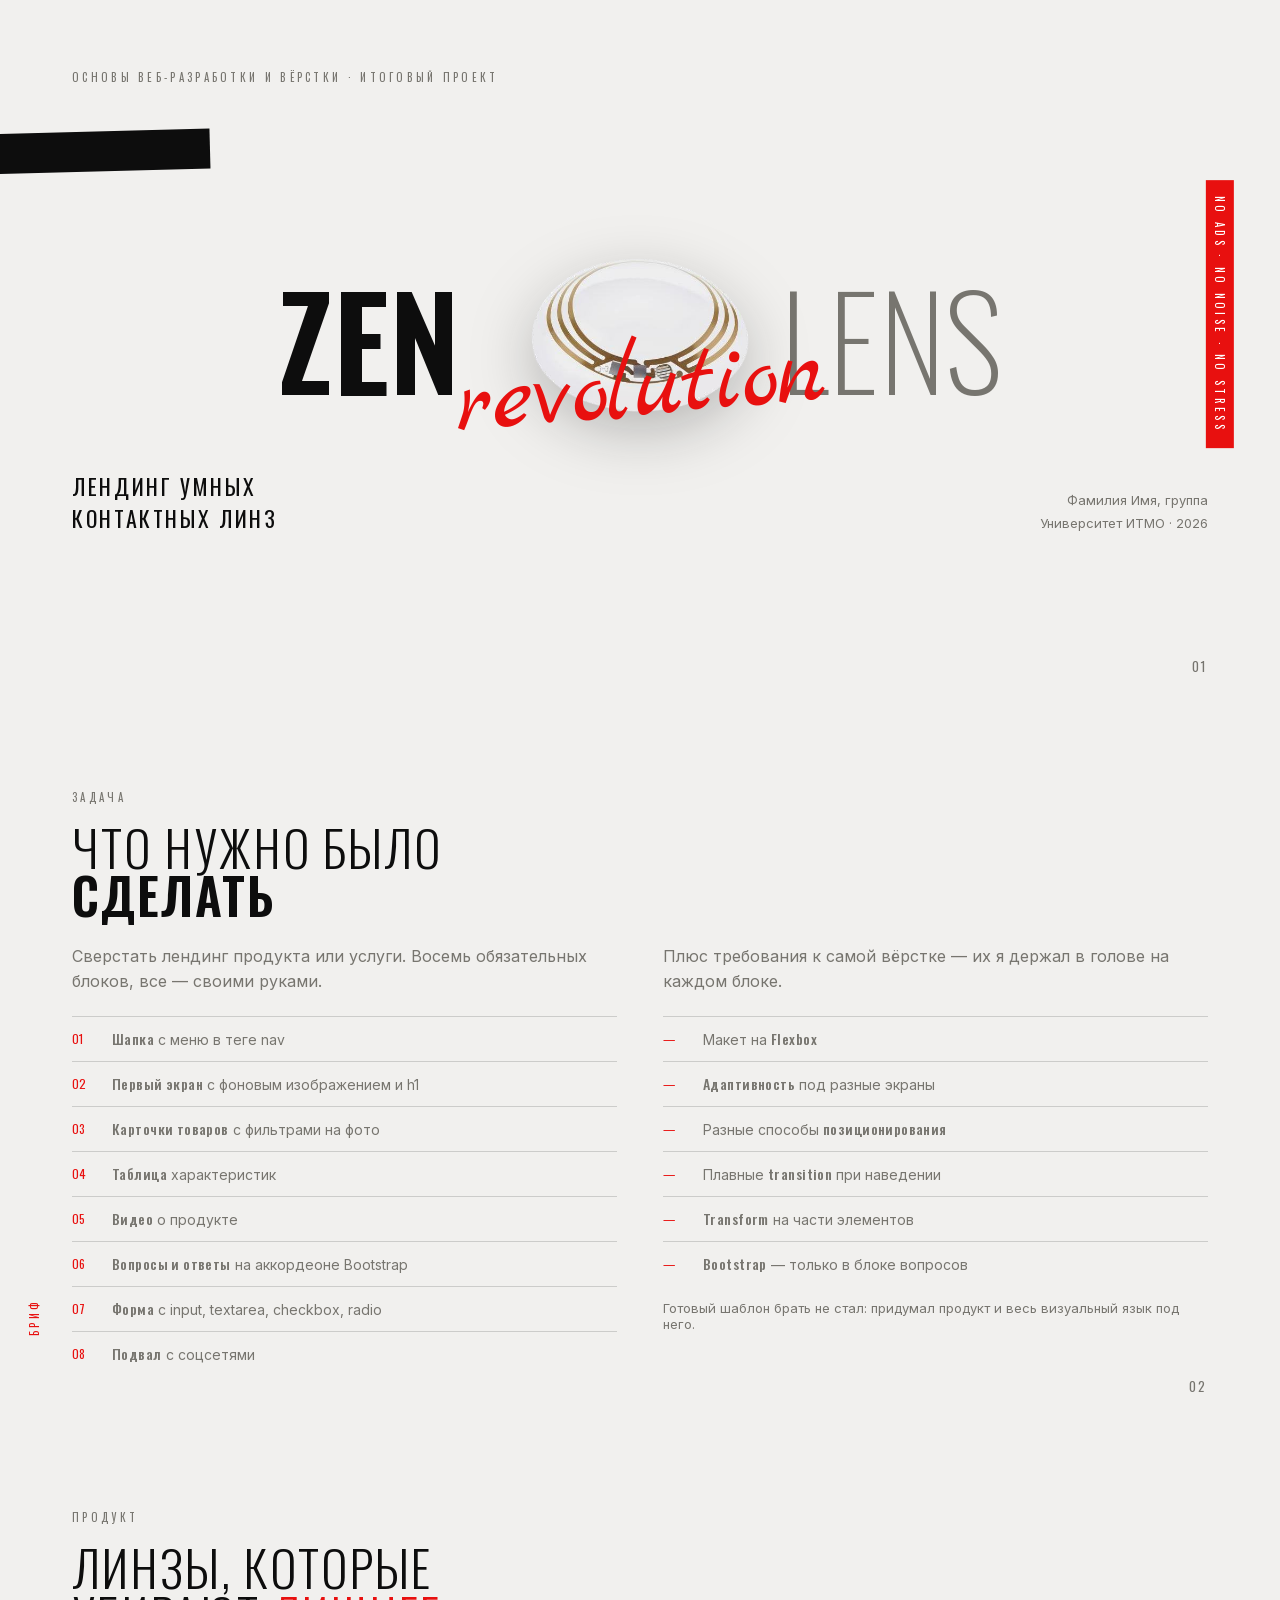
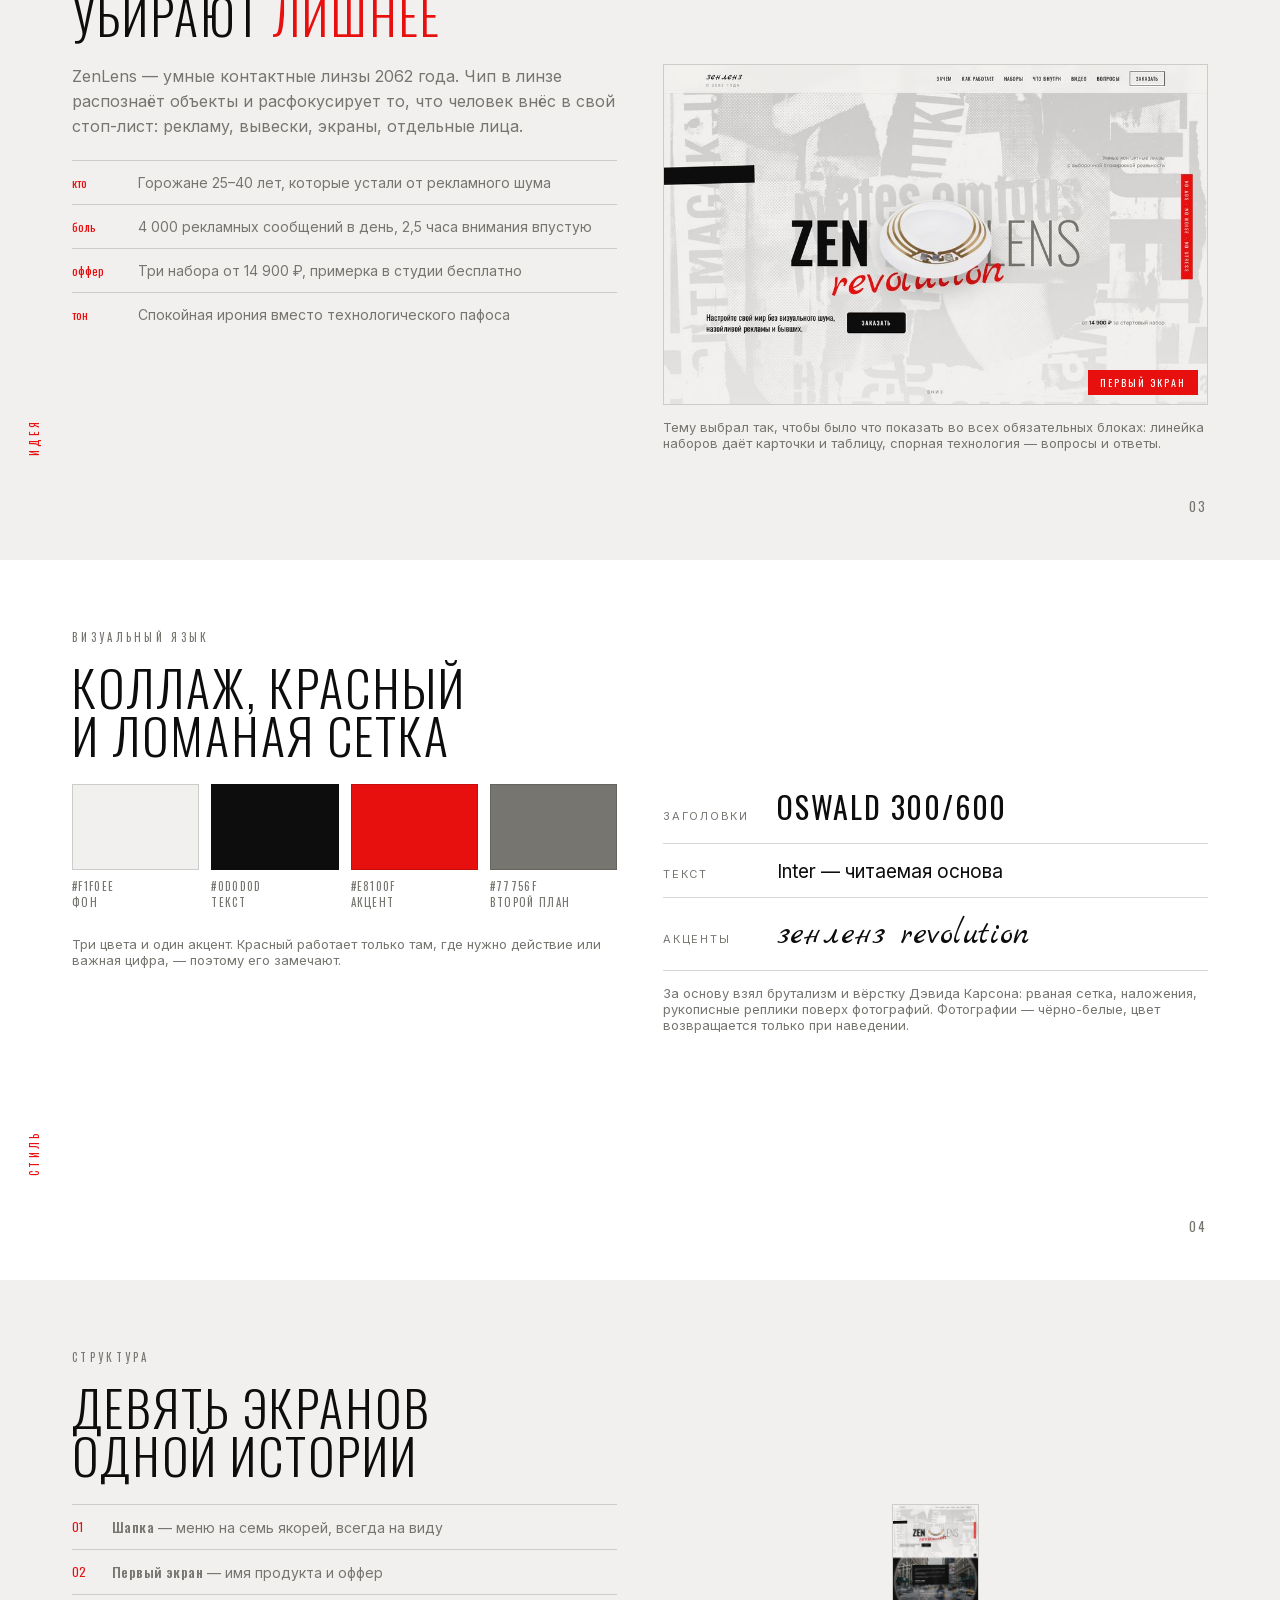
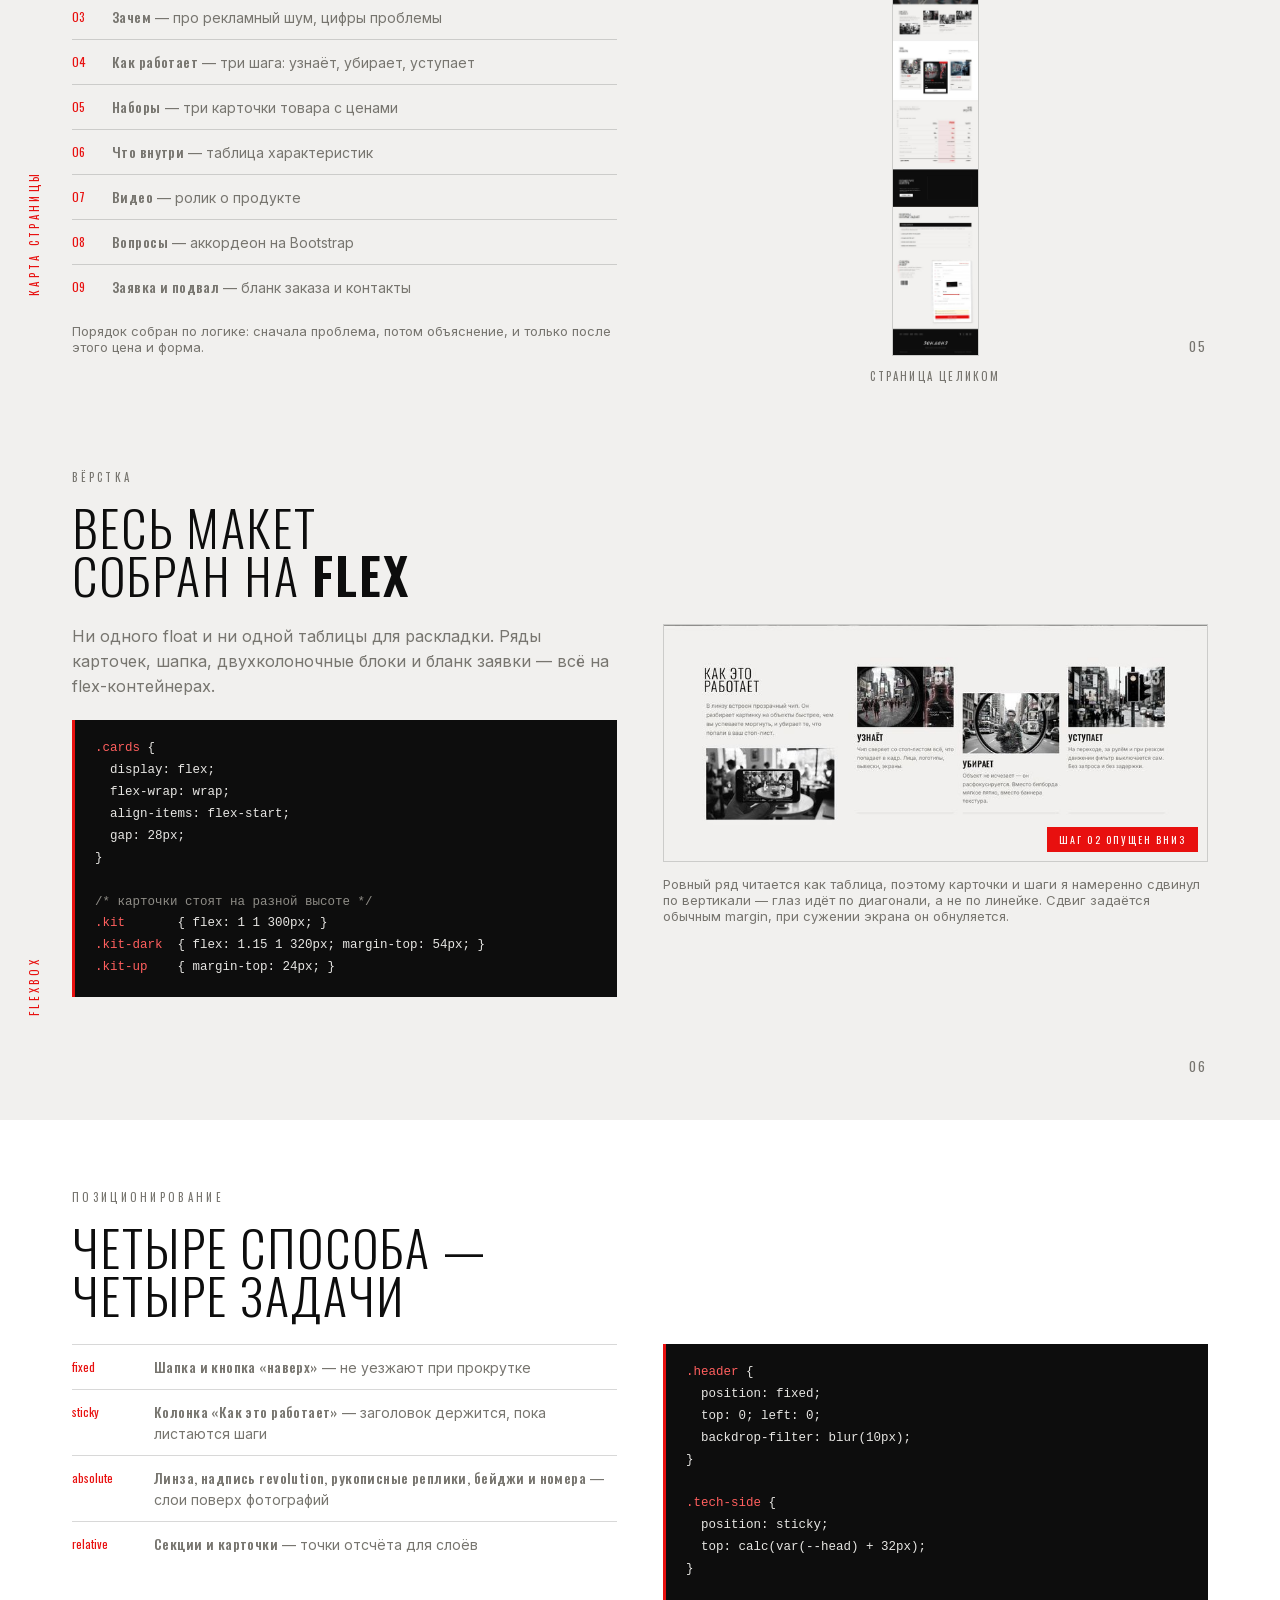
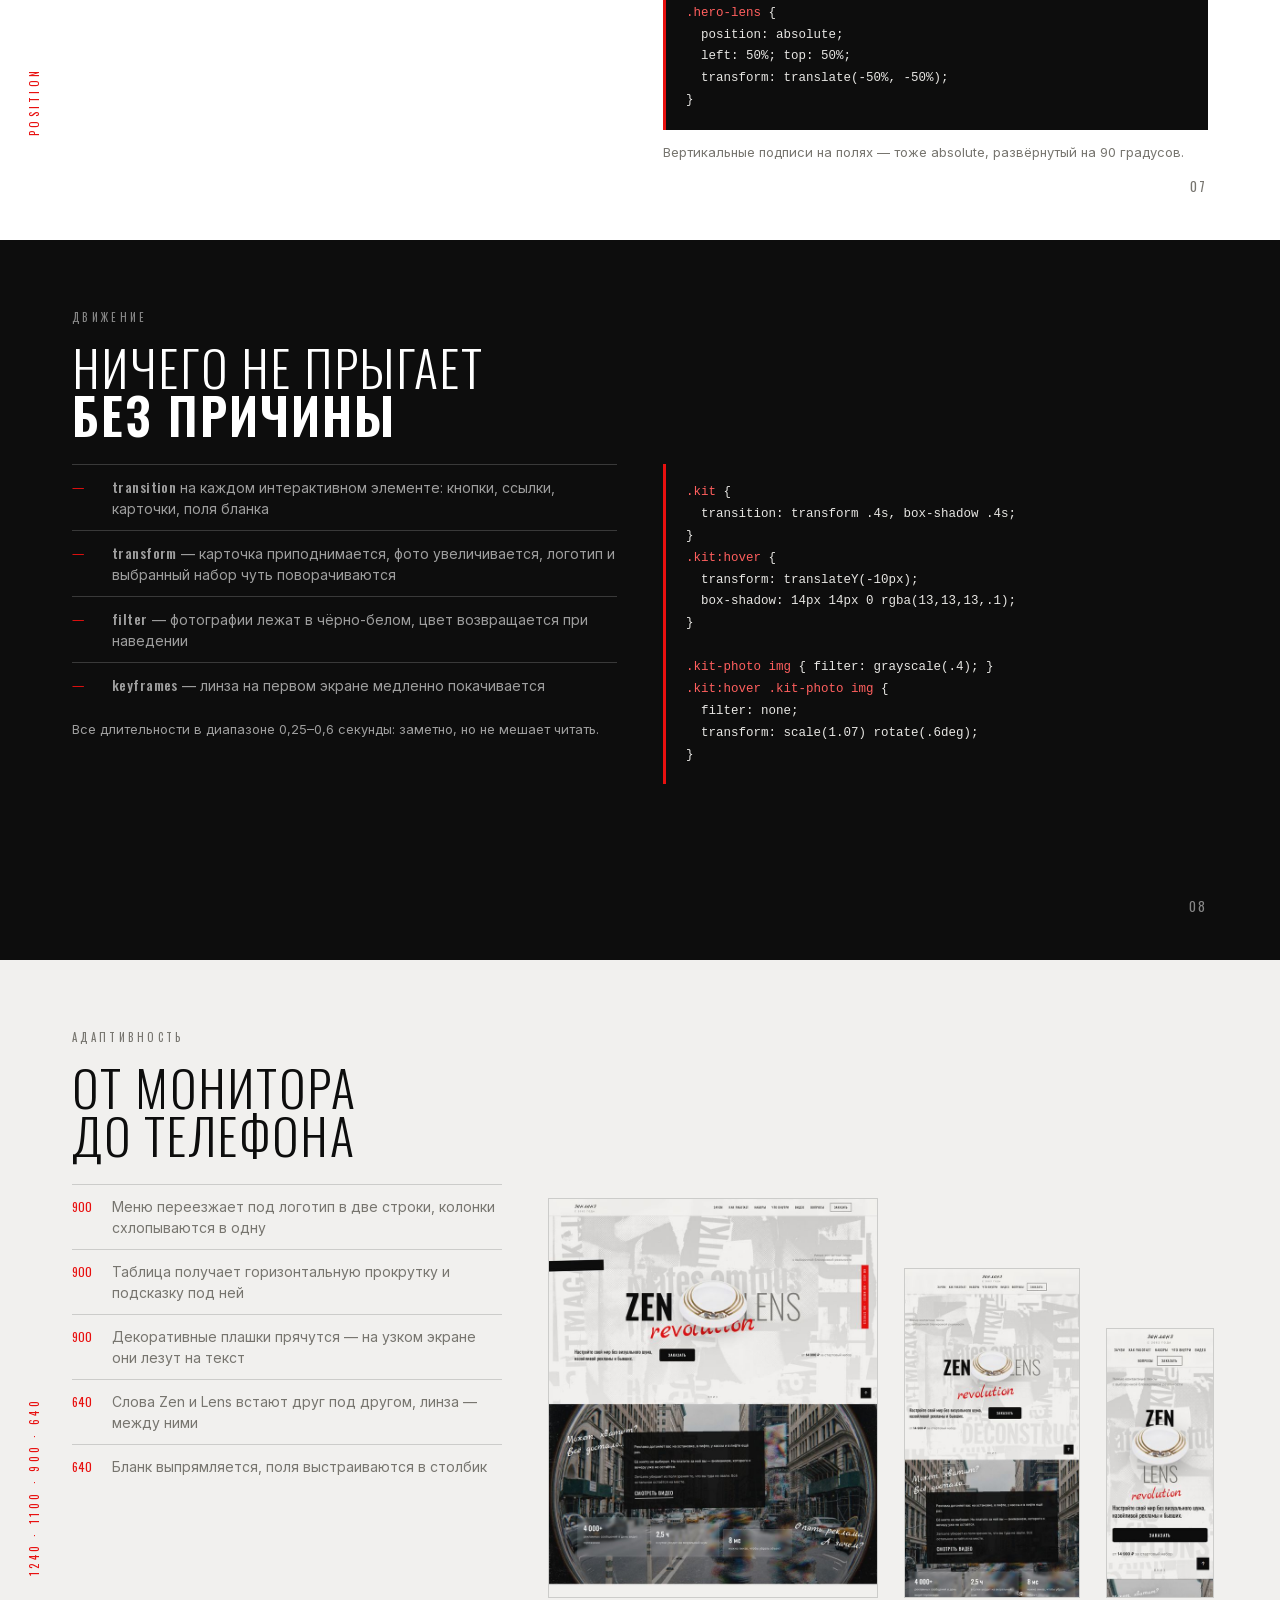
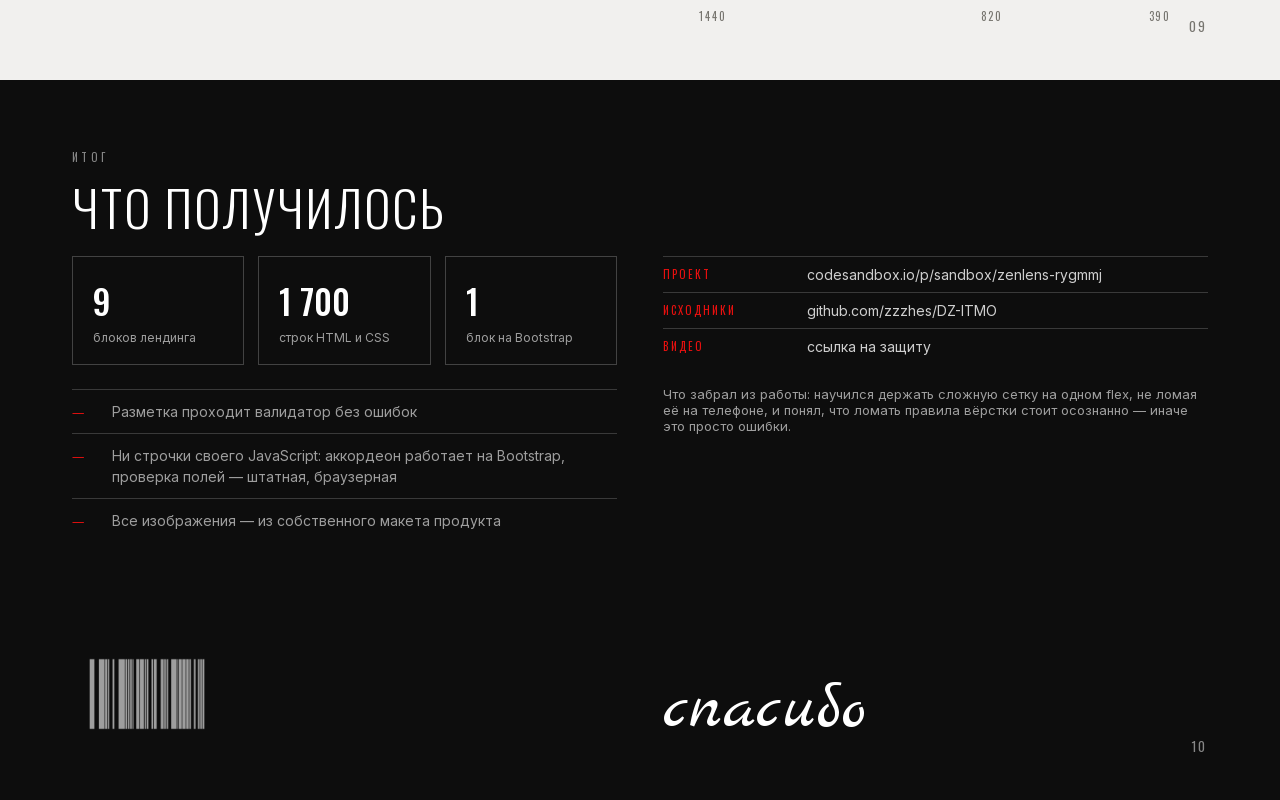
==== commit 64c0ee20: "Развёл имена классов с Bootstrap Классы card, btn, row, mark, nav и container совпадали с классами B" ====
--- a/presentation/deck.html
+++ b/presentation/deck.html
@@ -569,9 +569,9 @@
 }
 
 <span class="c">/* карточки стоят на разной высоте */</span>
-<span class="p">.card</span>       { flex: 1 1 300px; }
-<span class="p">.card-dark</span>  { flex: 1.15 1 320px; margin-top: 54px; }
-<span class="p">.card-up</span>    { margin-top: 24px; }</pre>
+<span class="p">.kit</span>       { flex: 1 1 300px; }
+<span class="p">.kit-dark</span>  { flex: 1.15 1 320px; margin-top: 54px; }
+<span class="p">.kit-up</span>    { margin-top: 24px; }</pre>
     </div>
 
     <div class="col">
@@ -649,16 +649,16 @@
     </div>
 
     <div class="col">
-      <pre><span class="p">.card</span> {
+      <pre><span class="p">.kit</span> {
   transition: transform .4s, box-shadow .4s;
 }
-<span class="p">.card:hover</span> {
+<span class="p">.kit:hover</span> {
   transform: translateY(-10px);
   box-shadow: 14px 14px 0 rgba(13,13,13,.1);
 }
 
-<span class="p">.card-photo img</span> { filter: grayscale(.4); }
-<span class="p">.card:hover .card-photo img</span> {
+<span class="p">.kit-photo img</span> { filter: grayscale(.4); }
+<span class="p">.kit:hover .kit-photo img</span> {
   filter: none;
   transform: scale(1.07) rotate(.6deg);
 }</pre>
